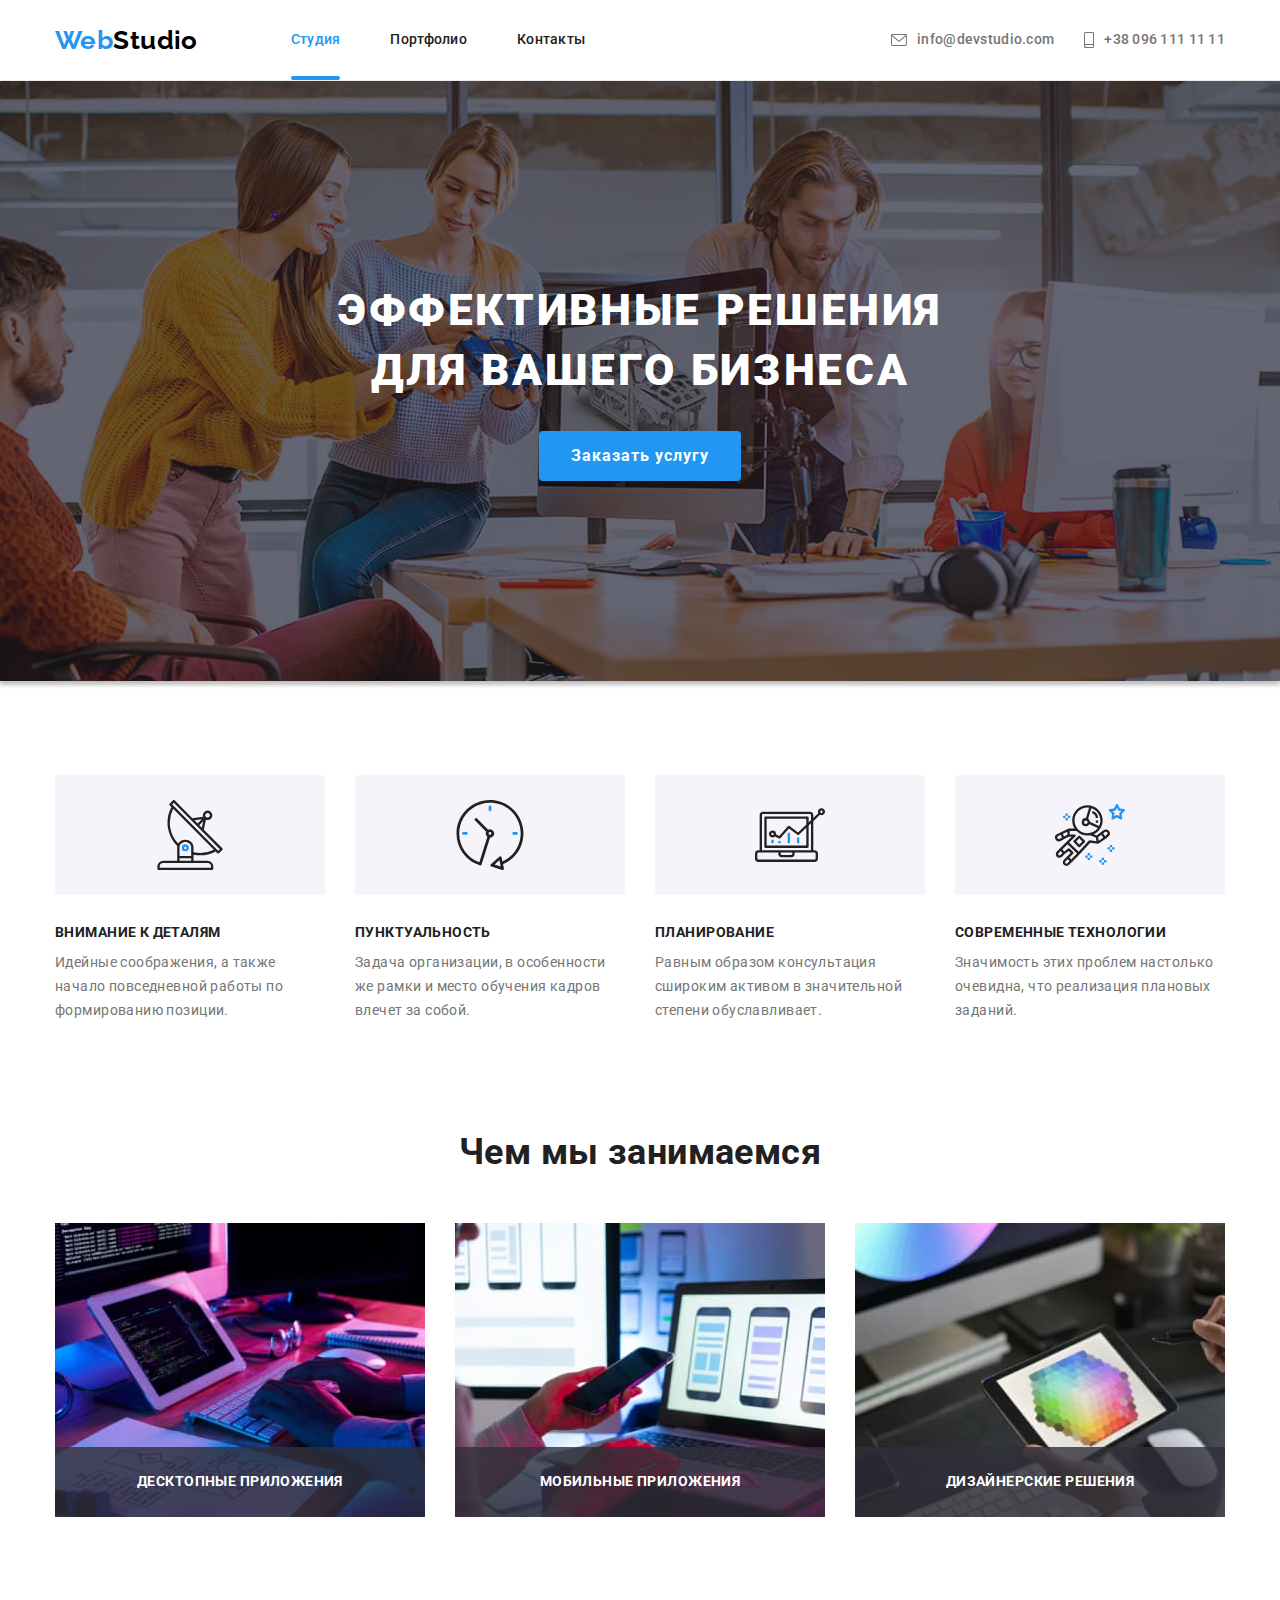
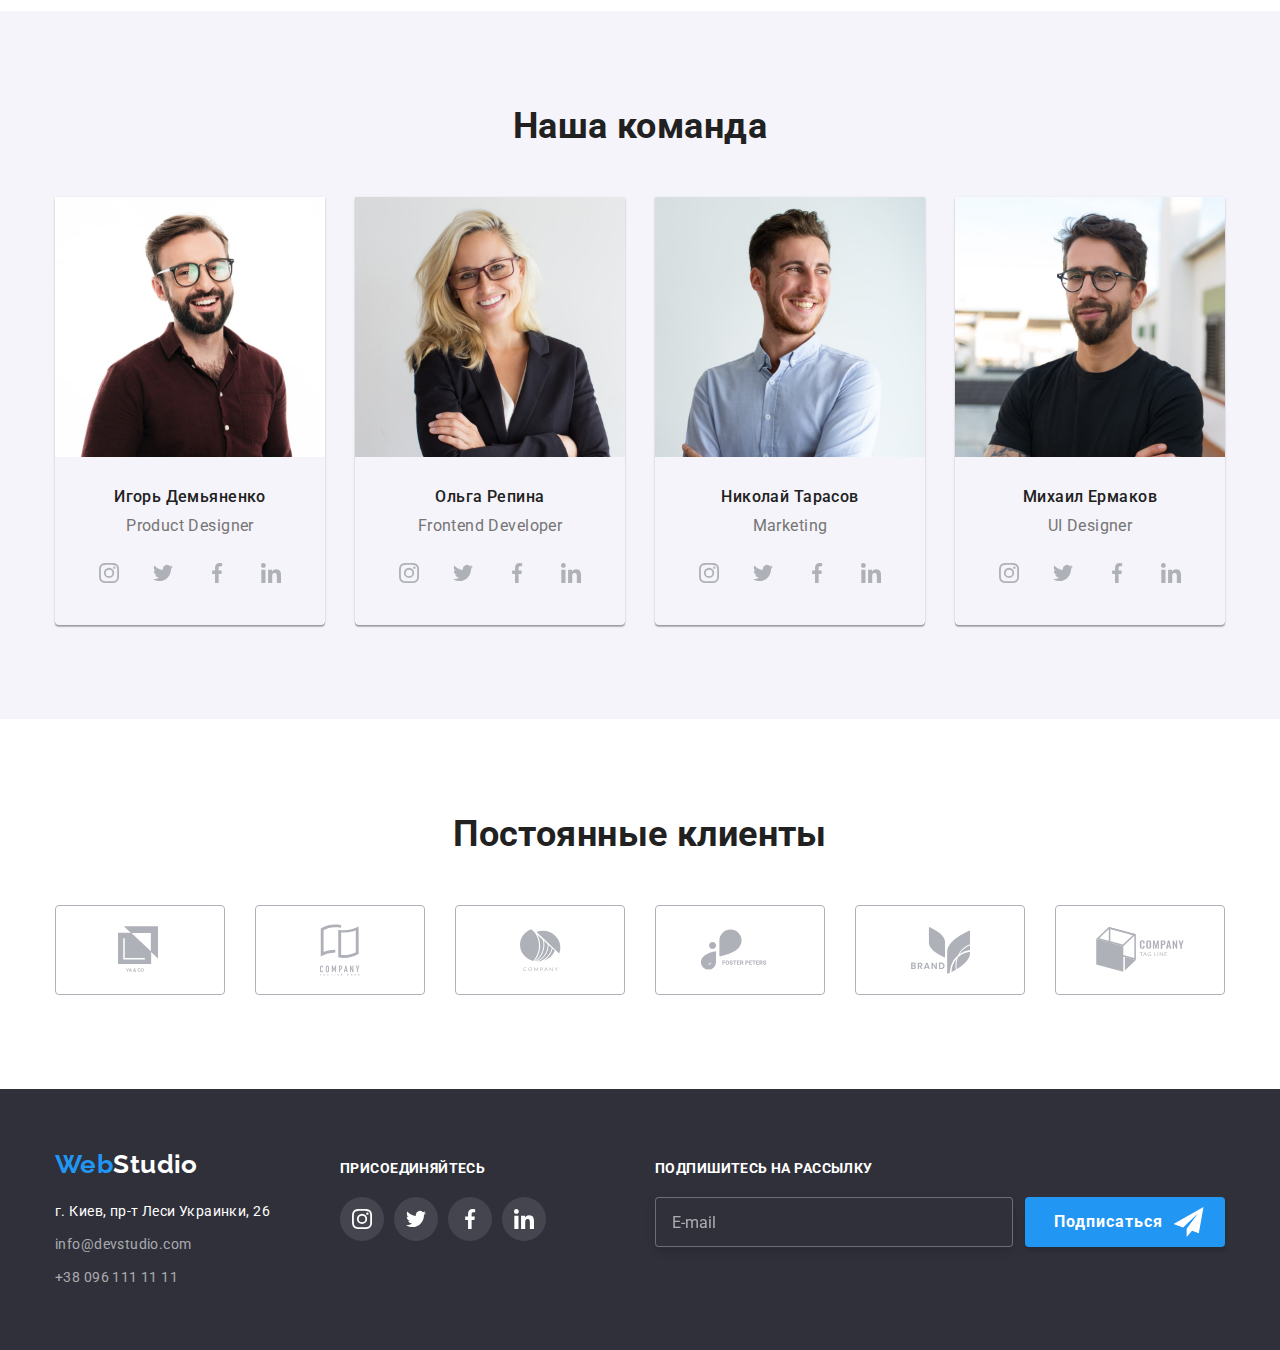
==== index.html @ 1b329e73 "Add files via upload" ====
<!DOCTYPE html>
<html lang="ru">

<head>
  <meta charset="UTF-8" />
  <meta name="viewport" content="width=device-width, initial-scale=1.0" />
  <title>Document</title>
  <link rel="stylesheet"
    href="https://cdnjs.cloudflare.com/ajax/libs/modern-normalize/1.0.0/modern-normalize.min.css" />
  <link rel="preconnect" href="https://fonts.gstatic.com" />
  <link href="https://fonts.googleapis.com/css2?family=Raleway:wght@700&family=Roboto:wght@400;500;700;900&display=swap"
    rel="stylesheet" />
  <link rel="stylesheet" href="./sass/main.min.css" />
</head>

<body>
  <header class="header">
    <div class="container header__container">
      <a class="logo" href="./index.html"><span>Web</span>Studio</a>
      <nav>
        <ul class="header-nav">
          <li class="header-nav__item">
            <a class="header-nav__page header-nav__page--current" href="./index.html">Студия</a>
          </li>
          <li class="header-nav__item">
            <a class="header-nav__page " href="./page1.html">Портфолио</a>
          </li>
          <li class="header-nav__item">
            <a class="header-nav__page " href="#">Контакты</a>
          </li>
        </ul>
      </nav>
      <ul class="header-kontakt">
        <li class="header-kontakt__subject">
          <a class="header-kontakt__link" href="mailto:info@devstudio.com">
            <svg class="header-kontakt__icon" height="12" width="16">
              <use href="./Images/symbol-defs.svg#icon-envelope"></use>
            </svg>
            info@devstudio.com
          </a>
        </li>
        <li class="header-kontakt__subject">
          <a class="header-kontakt__link" href="tel:+380961111111">
            <svg class="header-kontakt__icon" height="16" width="10">
              <use href="./Images/symbol-defs.svg#icon-smartphone"></use>
            </svg>
            +38 096 111 11 11
          </a>
        </li>
      </ul>
    </div>
  </header>
  <main>
    <section class="hero">
      <div class="container">
        <h1 class="hero__title">
          Эффективные решения<br />
          для вашего бизнеса
        </h1>
        <button data-modal-open class="hero__button" type="button">Заказать услугу</button>
      </div>
    </section>

    <section class="studio">
      <div class="container">
        <h2 class="studio--hidden">Наши преимущества</h2>
        <ul class="studio__list">
          <li class="studio__text studio__ikon-group">
            <h3 class="studio__caption">Внимание к деталям</h3>
            <p class="studio__content">
              Идейные соображения, а также начало повседневной работы по
              формированию позиции.
            </p>
          </li>
          <li class="studio__text studio__ikon-clock">
            <h3 class="studio__caption">Пунктуальность</h3>
            <p class="studio__content">
              Задача организации, в особенности же рамки и место обучения
              кадров влечет за собой.
            </p>
          </li>
          <li class="studio__text studio__ikon-diagram">
            <h3 class="studio__caption">Планирование</h3>
            <p class="studio__content">
              Равным образом консультация сшироким активом в значительной
              степени обуславливает.
              </p>
          </li>
          <li class="studio__text studio__ikon-astro">
            <h3 class="studio__caption">Современные технологии</h3>
            <p class="studio__content">
              Значимость этих проблем настолько очевидна, что реализация
              плановых заданий.
            </p>
          </li>
        </ul>
      </div>
    </section>
    <section class="works">
      <div class="container">
        <h2>Чем мы занимаемся</h2>
        <ul class="works__product">
          <li class="works__pictures">
            <img src="./Images/box1.jpg " alt="работа на компьютере" width="370" />
            <a class="works__link" href="">
              <h3 class="works__caption">Десктопные приложения</h3>
            </a>
          </li>
          <li class="works__pictures">
            <img src="./Images/box2.jpg" alt="работа за ноутбуком" width="370" />
            <a class="works__link" href="">
              <h3 class="works__caption">Мобильные приложения</h3>
            </a>
          </li>
          <li class="works__pictures">
            <img src="./Images/box3.jpg" alt="работа с планшетом" width="370" />
            <a class="works__link" href="">
              <h3 class="works__caption">Дизайнерские решения</h3>
            </a>
          </li>
        </ul>
      </div>
    </section>
    <section class="foto">
      <div class="container">
        <h2>Наша команда</h2>
        <ul class="foto__comand">
          <li class="foto__person">
            <img src="./Images/img4.jpg " alt="фото человека 1" width="270" />
            <h3 class="foto__caption">Игорь Демьяненко</h3>
            <p class="foto__content">Product Designer</p>


            <ul class="social-net">
              <li class="social-net__list">
                <a class="social-net__link" href="https://www.instagram.com/">
                  <svg class="social-net__ikon">
                    <use href="./Images/symbol-defs.svg#icon-instagram"></use>
                  </svg>
                </a>
              </li>
              <li class="social-net__list">
                <a class="social-net__link" href="https://twitter.com/">
                  <svg class="social-net__ikon">
                    <use href="./Images/symbol-defs.svg#icon-twitter"></use>
                  </svg>
                </a>
              </li>
              <li class="social-net__list">
                <a class="social-net__link" href="https://www.facebook.com/">
                  <svg class="social-net__ikon">
                    <use href="./Images/symbol-defs.svg#icon-facebook"></use>
                  </svg>
                </a>
              </li>
              <li class="social-net__list">
                <a class="social-net__link" href="https://www.linkedin.com/">
                  <svg class="social-net__ikon">
                    <use href="./Images/symbol-defs.svg#icon-linkedin"></use>
                  </svg>
                </a>
              </li>
            </ul>


          </li>
          <li class="foto__person">
            <img src="./Images/img5.jpg " alt="фото человека 2" width="270" />
            <h3 class="foto__caption">Ольга Репина</h3>
            <p class="foto__content">Frontend Developer</p>
            <ul class="social-net">
              <li class="social-net__list">
                <a class="social-net__link" href="https://www.instagram.com/">
                  <svg class="social-net__ikon">
                    <use href="./Images/symbol-defs.svg#icon-instagram"></use>
                  </svg>
                </a>
              </li>
              <li class="social-net__list">
                <a class="social-net__link" href="https://twitter.com/">
                  <svg class="social-net__ikon">
                    <use href="./Images/symbol-defs.svg#icon-twitter"></use>
                  </svg>
                </a>
              </li>
              <li class="social-net__list">
                <a class="social-net__link" href="https://www.facebook.com/">
                  <svg class="social-net__ikon">
                    <use href="./Images/symbol-defs.svg#icon-facebook"></use>
                  </svg>
                </a>
              </li>
              <li class="social-net__list">
                <a class="social-net__link" href="https://www.linkedin.com/">
                  <svg class="social-net__ikon">
                    <use href="./Images/symbol-defs.svg#icon-linkedin"></use>
                  </svg>
                </a>
              </li>
            </ul>
          </li>
          <li class="foto__person">
            <img src="./Images/img6.jpg" alt="фото человека 3" width="270" />
            <h3 class="foto__caption">Николай Тарасов</h3>
            <p class="foto__content">Marketing</p>
            <ul class="social-net">
              <li class="social-net__list">
                <a class="social-net__link" href="https://www.instagram.com/">
                  <svg class="social-net__ikon">
                    <use href="./Images/symbol-defs.svg#icon-instagram"></use>
                  </svg>
                </a>
              </li>
              <li class="social-net__list">
                <a class="social-net__link" href="https://twitter.com/">
                  <svg class="social-net__ikon">
                    <use href="./Images/symbol-defs.svg#icon-twitter"></use>
                  </svg>
                </a>
              </li>
              <li class="social-net__list">
                <a class="social-net__link" href="https://www.facebook.com/">
                  <svg class="social-net__ikon">
                    <use href="./Images/symbol-defs.svg#icon-facebook"></use>
                  </svg>
                </a>
              </li>
              <li class="social-net__list">
                <a class="social-net__link" href="https://www.linkedin.com/">
                  <svg class="social-net__ikon">
                    <use href="./Images/symbol-defs.svg#icon-linkedin"></use>
                  </svg>
                </a>
              </li>
            </ul>
          </li>
          <li class="foto__person">
            <img src="./Images/img7.jpg" alt="фото человека 4" width="270" />
            <h3 class="foto__caption">Михаил Ермаков</h3>
            <p class="foto__content">UI Designer</p>
            <ul class="social-net">
              <li class="social-net__list">
                <a class="social-net__link" href="https://www.instagram.com/">
                  <svg class="social-net__ikon">
                    <use href="./Images/symbol-defs.svg#icon-instagram"></use>
                  </svg>
                </a>
              </li>
              <li class="social-net__list">
                <a class="social-net__link" href="https://twitter.com/">
                  <svg class="social-net__ikon">
                    <use href="./Images/symbol-defs.svg#icon-twitter"></use>
                  </svg>
                </a>
              </li>
              <li class="social-net__list">
                <a class="social-net__link" href="https://www.facebook.com/">
                  <svg class="social-net__ikon">
                    <use href="./Images/symbol-defs.svg#icon-facebook"></use>
                  </svg>
                </a>
              </li>
              <li class="social-net__list">
                <a class="social-net__link" href="https://www.linkedin.com/">
                  <svg class="social-net__ikon">
                    <use href="./Images/symbol-defs.svg#icon-linkedin"></use>
                  </svg>
                </a>
              </li>
            </ul>
          </li>
        </ul>
      </div>
    </section>
    <section class="client">
      <div class="container">
        <h2>Постоянные клиенты</h2>
        <ul class="client__list">
          <li class="client__name">
            <a class="client__item" href="">
              <svg class="client__logo" height="49.2" width="44.2">
                <use href="./Images/symbol-defs.svg#icon-logo-1"></use>
              </svg>
            </a>
          </li>
          <li class="client__name">
            <a class="client__item" href="">
              <svg class="client__logo" height="52" width="40">
                <use href="./Images/symbol-defs.svg#icon-logo-2"></use>
              </svg>
            </a>
          </li>
          <li class="client__name">
            <a class="client__item" href="">
              <svg class="client__logo" height="42.6" width="41">
                <use href="./Images/symbol-defs.svg#icon-logo-3"></use>
              </svg>
            </a>
          </li>
          <li class="client__name">
            <a class="client__item" href="">
              <svg class="client__logo" height="42" width="79.6">
                <use href="./Images/symbol-defs.svg#icon-logo-4"></use>
              </svg>
            </a>
          </li>
          <li class="client__name">
            <a class="client__item" href="">
              <svg class="client__logo" height="47" width="59">
                <use href="./Images/symbol-defs.svg#icon-logo-5"></use>
              </svg>
            </a>
          </li>
          <li class="client__name">
            <a class="client__item" href="">
              <svg class="client__logo" height="45.4" width="88.4">
                <use href="./Images/symbol-defs.svg#icon-logo-6"></use>
              </svg>
            </a>
          </li>
        </ul>
      </div>
    </section>
  </main>
  <footer class="footer">
    <div class="container footer__container">
      <address>
        <a class="logo footer__logo" href="./index.html"><span>Web</span>Studio</a>
        <ul class="footer-kontakt">
          <li class="footer-kontakt__list">
            <a class="footer-kontakt__link--other" href="https://www.google.com.ua/maps/@50.401699,30.2525114,10z?hl=ru&authuser=0">
              г.
              Киев, пр-т Леси
              Украинки, 26</a>
          </li>
          <li class="footer-kontakt__list">
            <a class="footer-kontakt__link" href="mailto:info@devstudio.com">info@devstudio.com</a>
          </li>
          <li class="footer-kontakt__list">
            <a class="footer-kontakt__link" href="tel:+380961111111">+38 096 111 11 11</a>
          </li>
        </ul>
      </address>
      <div class="footer-attach">
        <p class="footer-attach__text">присоединяйтесь</p>
        <ul class="social-net footer__social-net">
          <li class="social-net__list ">
            <a class="social-net__link social-net__link--inverse" href="https://www.instagram.com/">
              <svg class="social-net__ikon">
                <use href="./Images/symbol-defs.svg#icon-instagram"></use>
              </svg>
            </a>
          </li>
          <li class="social-net__list  ">
            <a class="social-net__link social-net__link--inverse " href="https://twitter.com/">
              <svg class="social-net__ikon">
                <use href="./Images/symbol-defs.svg#icon-twitter"></use>
              </svg>
            </a>
          </li>
          <li class="social-net__list ">
            <a class="social-net__link social-net__link--inverse" href="https://www.facebook.com/">
              <svg class="social-net__ikon">
                <use href="./Images/symbol-defs.svg#icon-facebook"></use>
              </svg>
            </a>
          </li>
          <li class="social-net__list  ">
            <a class="social-net__link social-net__link--inverse" href="https://www.linkedin.com/">
              <svg class="social-net__ikon">
                <use href="./Images/symbol-defs.svg#icon-linkedin"></use>
              </svg>
            </a>
          </li>
        </ul>
      </div>
      <div class="footer-forma">
        <p class="footer-forma__text">Подпишитесь на рассылку</p>
        <form class="footer-forma__list">
          <label for="email">
            <input class="footer-forma__label" type="email" name="mail" id="email" placeholder="E-mail" />
          </label>
          <button class="footer-forma__button" type="submit">Подписаться
            <svg class="footer-forma__button-ikon" height="30" width="31">
              <use href="./Images/symbol-defs.svg#icon-icon-send">
              </use>
            </svg>
          </button>
        </form>
      </div>
    </div>
  </footer>

  <div class="backdrop is-hidden " data-modal>
    <div class="modal">
      <button class=" modal__button--close" data-modal-close type="button">
        <svg height="11" width="11">
          <use href="./Images/symbol-defs.svg#icon-Vector"></use>
        </svg>
      </button>

      <form class="form-modal" autocomplete="off">
        <h3 class="form-modal__caption">
          Оставьте свои данные, мы вам перезвоним
        </h3>
        <div class="form-modal__field">
          <label class="form-modal__label" for="name">Имя</label>
          <div class="form-modal__input">
            <input class="form-modal__position" type="text" name="name" id="name" />
            <svg class="form-modal__ikon" height="18" width="18">
              <use href="./Images/symbol-defs.svg#icon-person"></use>
            </svg>
          </div>
        </div>
        <div class="form-modal__field">
          <label class="form-modal__label" for="tel">Телефон</label>
          <div class="form-modal__input">
            <input class="form-modal__position" type="text" name="tel" id="tel" />
            <svg class="form-modal__ikon" height="18" width="18">
              <use href="./Images/symbol-defs.svg#icon-phone"></use>
            </svg>
          </div>
        </div>
        <div class="form-modal__field">
          <label class="form-modal__label" for="mail">Почта</label>
          <div class="form-modal__input">
            <input class="form-modal__position" type="email" name="mail" id="mail" />
            <svg class="form-modal__ikon" height="18" width="18">
              <use href="./Images/symbol-defs.svg#icon-email"></use>
            </svg>
          </div>
        </div>
        <div class="form-modal__field form-modal__field--last">
          <label class="form-modal__label" for="comment">Комментарий </label>
          <textarea class="form-modal__textarea" name="comment" id="comment" rows="11"
            placeholder="Введите текст"> </textarea>
        </div>

        <label class="form-modal__check">
          <input class="form-modal__checkbox form-modal__checkbox--hidden" type="checkbox" name="agreement" value="agreeme">
          <span class="form-modal__castomcheck"></span>
          <span class="form-modal__agreeme">Соглашаюсь с рассылкой и принимаю</span>
          <a class="form-modal__contract" href="#">Условия договора</a>
        </label>
        <button class="button form-modal__button" type="submit">Отправить </button>
      </form>
    </div>
  </div>
  <script src="./js/modal.js"></script>
</body>

</html>
---- sass/main.min.css ----
body{font-family:Roboto;font-style:normal;font-weight:normal;font-size:14px;line-height:1.71;letter-spacing:.03em;background:#ffffff;color:#757575;}.container{width:1200px;max-width:100%;padding-left:15px;padding-right:15px;margin-left:auto;margin-right:auto;}li{list-style:none;}a{text-decoration:none;}img{display:block;width:100%;}h2{margin-top:0;margin-bottom:50px;font-weight:bold;font-size:36px;line-height:1.17;text-align:center;color:#212121;}.hero__button,.footer-forma__button,.form-modal__button{display:-webkit-box;display:-ms-flexbox;display:flex;font-weight:bold;font-size:16px;line-height:1.87;letter-spacing:.06em;cursor:pointer;-webkit-box-align:center;-ms-flex-align:center;align-items:center;text-align:center;color:#ffffff;background:#2196f3;border:none;border-radius:4px;-webkit-box-shadow:0 4px 4px rgba(0,0,0,.15);box-shadow:0 4px 4px rgba(0,0,0,.15);}.footer-forma__text,.footer-attach__text{display:-webkit-box;display:-ms-flexbox;display:flex;padding:0;margin:0;margin-bottom:20px;font-weight:bold;font-size:14px;line-height:1.14;text-transform:uppercase;color:#ffffff;}.studio--hidden,.form-modal__checkbox--hidden,.portfolio--hidden{position:absolute;clip:rect(0 0 0 0);width:1px;height:1px;margin:-1px;}.header{border-bottom:1px solid #ececec;-webkit-box-sizing:border-box;box-sizing:border-box;}.header__container{display:-webkit-box;display:-ms-flexbox;display:flex;-webkit-box-align:center;-ms-flex-align:center;align-items:center;}.header-nav{display:-webkit-box;display:-ms-flexbox;display:flex;padding:0;margin:0;}.header-nav__item:not(:last-child){margin-right:50px;}.header-nav__item{position:relative;display:-webkit-box;display:-ms-flexbox;display:flex;cursor:pointer;font-weight:500;font-size:14px;line-height:1.14;letter-spacing:.02em;text-align:center;-webkit-transition:color 250ms cubic-bezier(.4,0,.2,1);transition:color 250ms cubic-bezier(.4,0,.2,1);}.header-nav__page{padding-top:32px;padding-bottom:32px;color:#212121;}.header-nav__page:hover,.header-nav__page:focus{color:#2196f3;}.header-nav__page--current::after{position:absolute;content:"";bottom:0;display:block;margin:0;min-width:100%;height:4px;border-radius:2px;background-position:bottom;background-color:#2196f3;}.header-nav__page--current{color:#2196f3;}.header-kontakt{display:-webkit-box;display:-ms-flexbox;display:flex;padding:0;margin:0;margin-left:auto;}.header-kontakt__subject:not(:last-child){margin-right:30px;}.header-kontakt__subject{cursor:pointer;font-weight:500;font-size:14px;line-height:1.14;letter-spacing:.02em;text-align:center;-webkit-transition:color 250ms cubic-bezier(.4,0,.2,1);transition:color 250ms cubic-bezier(.4,0,.2,1);}.header-kontakt__link{display:-webkit-box;display:-ms-flexbox;display:flex;padding-top:32px;padding-bottom:32px;-webkit-box-align:center;-ms-flex-align:center;align-items:center;color:#757575;fill:#757575;}.header-kontakt__link:hover,.header-kontakt__link:focus{color:#2196f3;fill:#2196f3;}.header-kontakt__icon{margin-right:10px;}.logo{display:-webkit-box;display:-ms-flexbox;display:flex;margin-right:93px;font-family:Raleway;font-weight:bold;font-size:26px;line-height:1.19;color:#000000;}.logo>span{color:#2196f3;}.hero{padding-top:200px;padding-bottom:200px;max-width:1600px;height:600px;margin-left:auto;margin-right:auto;background-color:#c4c4c4;background-position:center;background-size:auto;background-image:-webkit-gradient(linear,left top,left bottom,from(rgba(47,48,58,.4)),to(rgba(47,48,58,.4))),url(../Images/hero.jpg);background-image:linear-gradient(rgba(47,48,58,.4),rgba(47,48,58,.4)),url(../Images/hero.jpg);-webkit-box-shadow:0 4px 4px rgba(0,0,0,.25);box-shadow:0 4px 4px rgba(0,0,0,.25);}.hero__title{margin:0 0 30px;font-weight:900;font-size:44px;line-height:1.36;text-align:center;letter-spacing:.06em;color:#ffffff;text-transform:uppercase;}.hero__button{margin-left:auto;margin-right:auto;padding:10px 32px;}.studio{padding-top:94px;padding-bottom:94px;}.studio__list{display:-webkit-box;display:-ms-flexbox;display:flex;padding:0;margin-top:0;}.studio__text:not(:last-child){margin-right:30px;}.studio__text::before{display:block;content:"";height:120px;margin-bottom:30px;background-repeat:no-repeat;background-position:center;background-color:#f5f4fa;border-radius:4px;}.studio__ikon-group::before{background-image:url(../Images/Group.svg);}.studio__ikon-clock::before{background-image:url(../Images/clock.svg);}.studio__ikon-diagram::before{background-image:url(../Images/diagram.svg);}.studio__ikon-astro::before{background-image:url(../Images/astronaut.svg);}.studio__caption{margin:0;margin-bottom:10px;font-size:14px;font-weight:bold;line-height:1.14;text-transform:uppercase;color:#212121;}.studio__content{width:270px;margin:0;}.works{padding-bottom:94px;}.works__product{display:-webkit-box;display:-ms-flexbox;display:flex;padding:0;margin:0;}.works__pictures{position:relative;}.works__pictures:not(:last-child){margin-right:30px;}.works__link{position:absolute;left:0;bottom:0;width:100%;height:70px;background-color:rgba(47,48,58,.8);}.works__caption{display:-webkit-box;display:-ms-flexbox;display:flex;margin:0;padding:27px 0;font-size:14px;line-height:1.14;-webkit-box-pack:center;-ms-flex-pack:center;justify-content:center;text-transform:uppercase;color:#ffffff;}.foto{padding:94px 0;background:#f5f4fa;}.foto__comand{display:-webkit-box;display:-ms-flexbox;display:flex;padding:0;margin:0;}.foto__person{margin-right:30px;background-color:var(--main-beckground-color);-webkit-box-shadow:0 1px 3px rgba(0,0,0,.12),0 1px 1px rgba(0,0,0,.14),0 2px 1px rgba(0,0,0,.2);box-shadow:0 1px 3px rgba(0,0,0,.12),0 1px 1px rgba(0,0,0,.14),0 2px 1px rgba(0,0,0,.2);border-radius:0 0 4px 4px;}.foto__person:nth-child(4n){margin-right:0;}.foto__caption{padding-top:30px;padding-bottom:10px;margin:0;font-weight:500;font-size:16px;line-height:1.19;text-align:center;color:#212121;}.foto__content{padding-bottom:16px;margin:0;font-size:16px;line-height:1.19;text-align:center;}.social-net{display:-webkit-box;display:-ms-flexbox;display:flex;margin:0;padding:0;padding-bottom:30px;-webkit-box-pack:center;-ms-flex-pack:center;justify-content:center;}.social-net__list:not(:last-child){margin-right:10px;}.social-net__link{display:-webkit-box;display:-ms-flexbox;display:flex;height:44px;width:44px;border-radius:50%;-webkit-box-align:center;-ms-flex-align:center;align-items:center;-webkit-box-pack:center;-ms-flex-pack:center;justify-content:center;fill:#afb1b8;-webkit-transition:background-color 250ms cubic-bezier(.4,0,.2,1),fill 250ms cubic-bezier(.4,0,.2,1);transition:background-color 250ms cubic-bezier(.4,0,.2,1),fill 250ms cubic-bezier(.4,0,.2,1);}.social-net__link:hover,.social-net__link:focus{background-color:#2196f3;fill:#ffffff;}.social-net__ikon{display:-webkit-box;display:-ms-flexbox;display:flex;height:20px;width:20px;}.client{padding-top:94px;padding-bottom:94px;}.client__list{display:-webkit-box;display:-ms-flexbox;display:flex;padding:0;margin:0;-webkit-box-pack:center;-ms-flex-pack:center;justify-content:center;}.client__name:not(:last-child){margin-right:30px;}.client__item{display:-webkit-inline-box;display:-ms-inline-flexbox;display:inline-flex;width:170px;height:90px;-webkit-box-align:center;-ms-flex-align:center;align-items:center;-webkit-box-pack:center;-ms-flex-pack:center;justify-content:center;border:1px solid #afb1b8;-webkit-box-sizing:border-box;box-sizing:border-box;border-radius:4px;fill:#afb1b8;-webkit-transition:border-color 250ms cubic-bezier(.4,0,.2,1),fill 250ms cubic-bezier(.4,0,.2,1);transition:border-color 250ms cubic-bezier(.4,0,.2,1),fill 250ms cubic-bezier(.4,0,.2,1);}.client__logo{display:-webkit-box;display:-ms-flexbox;display:flex;}.client__item:focus,.client__item:hover{border-color:#2196f3;fill:#2196f3;}.footer{background-color:#2f303a;}.footer__container{display:-webkit-box;display:-ms-flexbox;display:flex;-webkit-box-align:baseline;-ms-flex-align:baseline;align-items:baseline;padding-top:60px;padding-bottom:60px;}.footer-kontakt{padding:0;margin:0;-webkit-box-align:center;-ms-flex-align:center;align-items:center;}.footer-kontakt__list:not(:last-child){margin-bottom:9px;}.footer-kontakt__link--other{font-style:normal;color:#ffffff;}.footer-kontakt__link{font-style:normal;color:rgba(255,255,255,.6);}.footer-forma{margin-left:auto;}.footer-forma__list{display:-webkit-box;display:-ms-flexbox;display:flex;margin:0;padding:0;}.footer-forma__label{width:358px;height:50px;padding-left:16px;margin:0;font-size:16px;line-height:1.25;color:rgba(255,255,255,.6);border:1px solid rgba(255,255,255,.3);border-radius:4px;-webkit-box-sizing:border-box;box-sizing:border-box;-webkit-filter:drop-shadow(0 4px 4px rgba(0,0,0,.15));filter:drop-shadow(0 4px 4px rgba(0,0,0,.15));background-color:#2f303a;}.footer-forma__label::-webkit-input-placeholder{font-size:16px;line-height:1.25;color:rgba(255,255,255,.6);}.footer-forma__label:-ms-input-placeholder{font-size:16px;line-height:1.25;color:rgba(255,255,255,.6);}.footer-forma__label::-ms-input-placeholder{font-size:16px;line-height:1.25;color:rgba(255,255,255,.6);}.footer-forma__label::placeholder{font-size:16px;line-height:1.25;color:rgba(255,255,255,.6);}.footer-forma__button{height:50px;width:200px;margin-left:12px;padding:10px 10px 10px 29px;}.footer-forma__button-ikon{margin-left:10px;}.backdrop{position:fixed;top:0;width:100%;height:100%;background-color:rgba(0,0,0,.2);opacity:1;-webkit-transition:opacity 250ms cubic-bezier(.4,0,.2,1);transition:opacity 250ms cubic-bezier(.4,0,.2,1);}.backdrop.is-hidden{opacity:0;pointer-events:none;}.backdrop.is-hidden .modal{-webkit-transform:translate(-50%,-50%) scale3d(.5,.5,.2);transform:translate(-50%,-50%) scale3d(.5,.5,.2);}.modal{position:absolute;max-height:581px;max-width:528px;top:50%;left:50%;overflow:visible;border-radius:4px;-webkit-box-shadow:0 1px 3px rgba(0,0,0,.12),0 1px 1px rgba(0,0,0,.14),0 2px 1px rgba(0,0,0,.2);box-shadow:0 1px 3px rgba(0,0,0,.12),0 1px 1px rgba(0,0,0,.14),0 2px 1px rgba(0,0,0,.2);background-color:#ffffff;-webkit-transform:translate(-50%,-50%) scale3d(1,1,1);transform:translate(-50%,-50%) scale3d(1,1,1);-webkit-transition:-webkit-transform 250ms cubic-bezier(.4,0,.2,1);transition:-webkit-transform 250ms cubic-bezier(.4,0,.2,1);transition:transform 250ms cubic-bezier(.4,0,.2,1);transition:transform 250ms cubic-bezier(.4,0,.2,1),-webkit-transform 250ms cubic-bezier(.4,0,.2,1);}.modal__button--close{margin-top:8px;margin-right:8px;margin-left:490px;padding:0;width:30px;height:30px;cursor:pointer;-webkit-box-pack:center;-ms-flex-pack:center;justify-content:center;-webkit-box-align:center;-ms-flex-align:center;align-items:center;background-color:#ffffff;-webkit-box-sizing:border-box;box-sizing:border-box;border:1px solid rgba(0,0,0,.1);border-radius:50%;fill:#000000;-webkit-transition:fill 250ms cubic-bezier(.4,0,.2,1);transition:fill 250ms cubic-bezier(.4,0,.2,1);}.modal__button--close:hover,.modal__button--close:focus-within{fill:#2196f3;}.footer__logo{margin:0;margin-bottom:20px;font-style:normal;color:#ffffff;}.footer-attach{margin-left:70px;}.footer__social-net{padding:0;}.social-net__link--inverse{fill:#ffffff;background-color:rgba(255,255,255,.1);-webkit-transition:background-color 250ms cubic-bezier(.4,0,.2,1);transition:background-color 250ms cubic-bezier(.4,0,.2,1);}.form-modal{max-width:448px;margin-left:auto;margin-right:auto;padding:0;}.form-modal__caption{margin-top:2px;margin-bottom:12px;font-weight:bold;font-size:20px;line-height:1.15;text-align:center;color:#212121;}.form-modal__field{display:-webkit-box;display:-ms-flexbox;display:flex;-webkit-box-orient:vertical;-webkit-box-direction:normal;-ms-flex-direction:column;flex-direction:column;margin-bottom:10px;font-size:12px;line-height:1.17;letter-spacing:.01em;color:#757575;}.form-modal__field--last{margin-bottom:20px;}.form-modal__label{margin-bottom:4px;}.form-modal__position{width:100%;height:40px;padding-left:42px;border:1px solid rgba(33,33,33,.2);-webkit-box-sizing:border-box;box-sizing:border-box;border-radius:4px;-webkit-transition:border-color 250ms cubic-bezier(.4,0,.2,1);transition:border-color 250ms cubic-bezier(.4,0,.2,1);}.form-modal__position:hover,.form-modal__textarea:hover,.form-modal__position:focus-within,.form-modal__textarea:focus-within{border-color:#2196f3;}.form-modal__input{position:relative;-webkit-transition:fill 250ms cubic-bezier(.4,0,.2,1);transition:fill 250ms cubic-bezier(.4,0,.2,1);}.form-modal__ikon{position:absolute;top:50%;left:15px;-webkit-transform:translateY(-50%);transform:translateY(-50%);}.form-modal__input:hover,.form-modal__input:focus-within{fill:#2196f3;border-color:#2196f3;}.form-modal__textarea{width:100%;height:120px;resize:none;padding:12px 16px;border:1px solid rgba(33,33,33,.2);border-radius:4px;-webkit-box-sizing:border-box;box-sizing:border-box;-webkit-transition:border 250ms cubic-bezier(.4,0,.2,1);transition:border 250ms cubic-bezier(.4,0,.2,1);}.form-modal__textarea::-webkit-input-placeholder{line-height:1.14;letter-spacing:.01em;color:rgba(117,117,117,.5);}.form-modal__textarea:-ms-input-placeholder{line-height:1.14;letter-spacing:.01em;color:rgba(117,117,117,.5);}.form-modal__textarea::-ms-input-placeholder{line-height:1.14;letter-spacing:.01em;color:rgba(117,117,117,.5);}.form-modal__textarea::placeholder{line-height:1.14;letter-spacing:.01em;color:rgba(117,117,117,.5);}.form-modal__check{display:-webkit-box;display:-ms-flexbox;display:flex;margin-left:auto;margin-right:auto;margin-bottom:30px;-webkit-box-align:center;-ms-flex-align:center;align-items:center;-webkit-box-pack:center;-ms-flex-pack:center;justify-content:center;}.form-modal__castomcheck{display:inline-block;width:16px;height:15px;margin-right:7px;border:2px solid #212121;border-radius:4px;}.form-modal__checkbox:checked + .form-modal__castomcheck{background-color:#2196f3;background-image:url(../Images/iconcheck.svg);background-size:contain;background-origin:border-box;border-color:#2196f3;}.form-modal__agreeme{display:-webkit-box;display:-ms-flexbox;display:flex;margin-right:5px;line-height:1.71;color:#757575;}.form-modal__contract{display:-webkit-box;display:-ms-flexbox;display:flex;line-height:1.71;-webkit-text-decoration-line:underline;text-decoration-line:underline;color:#2196f3;}.form-modal__button{display:block;width:200px;height:50px;padding:0;margin-left:auto;margin-right:auto;margin-bottom:40px;-webkit-transition:background-color 250ms cubic-bezier(.4,0,.2,1);transition:background-color 250ms cubic-bezier(.4,0,.2,1);}.form-modal__button:hover,.form-modal__button:focus{background-color:#188ce8;}.portfolio{padding-top:94px;padding-bottom:94px;}.portfolio-button{display:-webkit-box;display:-ms-flexbox;display:flex;padding:0;margin:0;margin-bottom:50px;-webkit-box-pack:center;-ms-flex-pack:center;justify-content:center;}.portfolio-button__set:not(:last-child){margin-right:8px;}.portfolio-button__link{padding:6px 22px;height:38px;font-weight:500;font-size:16px;line-height:1.62;text-align:center;color:#212121;background:#f5f4fa;border:none;border-radius:4px;-webkit-transition:background-color 250ms cubic-bezier(.4,0,.2,1),color 250ms cubic-bezier(.4,0,.2,1),-webkit-box-shadow 250ms cubic-bezier(.4,0,.2,1);transition:background-color 250ms cubic-bezier(.4,0,.2,1),color 250ms cubic-bezier(.4,0,.2,1),-webkit-box-shadow 250ms cubic-bezier(.4,0,.2,1);transition:background-color 250ms cubic-bezier(.4,0,.2,1),color 250ms cubic-bezier(.4,0,.2,1),box-shadow 250ms cubic-bezier(.4,0,.2,1);transition:background-color 250ms cubic-bezier(.4,0,.2,1),color 250ms cubic-bezier(.4,0,.2,1),box-shadow 250ms cubic-bezier(.4,0,.2,1),-webkit-box-shadow 250ms cubic-bezier(.4,0,.2,1);}.portfolio-button__link:hover,.portfolio-button__link:focus{background-color:#2196f3;color:#ffffff;-webkit-box-shadow:0 3px 1px rgba(0,0,0,.1),0 1px 2px rgba(0,0,0,.08),0 2px 2px rgba(0,0,0,.12);box-shadow:0 3px 1px rgba(0,0,0,.1),0 1px 2px rgba(0,0,0,.08),0 2px 2px rgba(0,0,0,.12);}.portfolio-image{display:-webkit-inline-box;display:-ms-inline-flexbox;display:inline-flex;-ms-flex-wrap:wrap;flex-wrap:wrap;padding:0;margin:0;}.portfolio-image__part:nth-child(3n){margin-right:0;}.portfolio-image__part{display:block;margin-right:30px;margin-bottom:30px;border:1px solid #eeeeee;-webkit-box-sizing:border-box;box-sizing:border-box;width:370px;height:404px;-webkit-transition:-webkit-box-shadow 250ms cubic-bezier(.4,0,.2,1);transition:-webkit-box-shadow 250ms cubic-bezier(.4,0,.2,1);transition:box-shadow 250ms cubic-bezier(.4,0,.2,1);transition:box-shadow 250ms cubic-bezier(.4,0,.2,1),-webkit-box-shadow 250ms cubic-bezier(.4,0,.2,1);}.portfolio-image__part:nth-last-child(-n + 3){margin-bottom:0;}.portfolio-image__part:hover,.portfolio-image__part:focus-within{-webkit-box-shadow:0 1px 1px rgba(0,0,0,.12),0 4px 4px rgba(0,0,0,.06),1px 4px 6px rgba(0,0,0,.16);box-shadow:0 1px 1px rgba(0,0,0,.12),0 4px 4px rgba(0,0,0,.06),1px 4px 6px rgba(0,0,0,.16);cursor:pointer;}.portfolio-image__part:hover .portfolio-image__content-cards,.portfolio-image__part:focus-within .portfolio-image__content-cards{opacity:1;font-size:18px;line-height:1.56;color:#ffffff;background-color:rgba(33,150,243,.9);-webkit-transform:translateY(-100%);transform:translateY(-100%);-webkit-transition:-webkit-transform 250ms cubic-bezier(.4,0,.2,1);transition:-webkit-transform 250ms cubic-bezier(.4,0,.2,1);transition:transform 250ms cubic-bezier(.4,0,.2,1);transition:transform 250ms cubic-bezier(.4,0,.2,1),-webkit-transform 250ms cubic-bezier(.4,0,.2,1);}.portfolio-image__cards{position:relative;overflow:hidden;}.portfolio-image__content-cards{position:absolute;top:100%;margin:0;padding:63px 24px;opacity:0;width:100%;height:100%;}.image-name{padding:20px 24px;}.image-name__caption{margin:0 0 4px;font-weight:bold;font-size:18px;line-height:2;letter-spacing:.06em;color:#212121;}.image-name__content{margin:0;font-size:16px;line-height:1.87;color:#757575;}
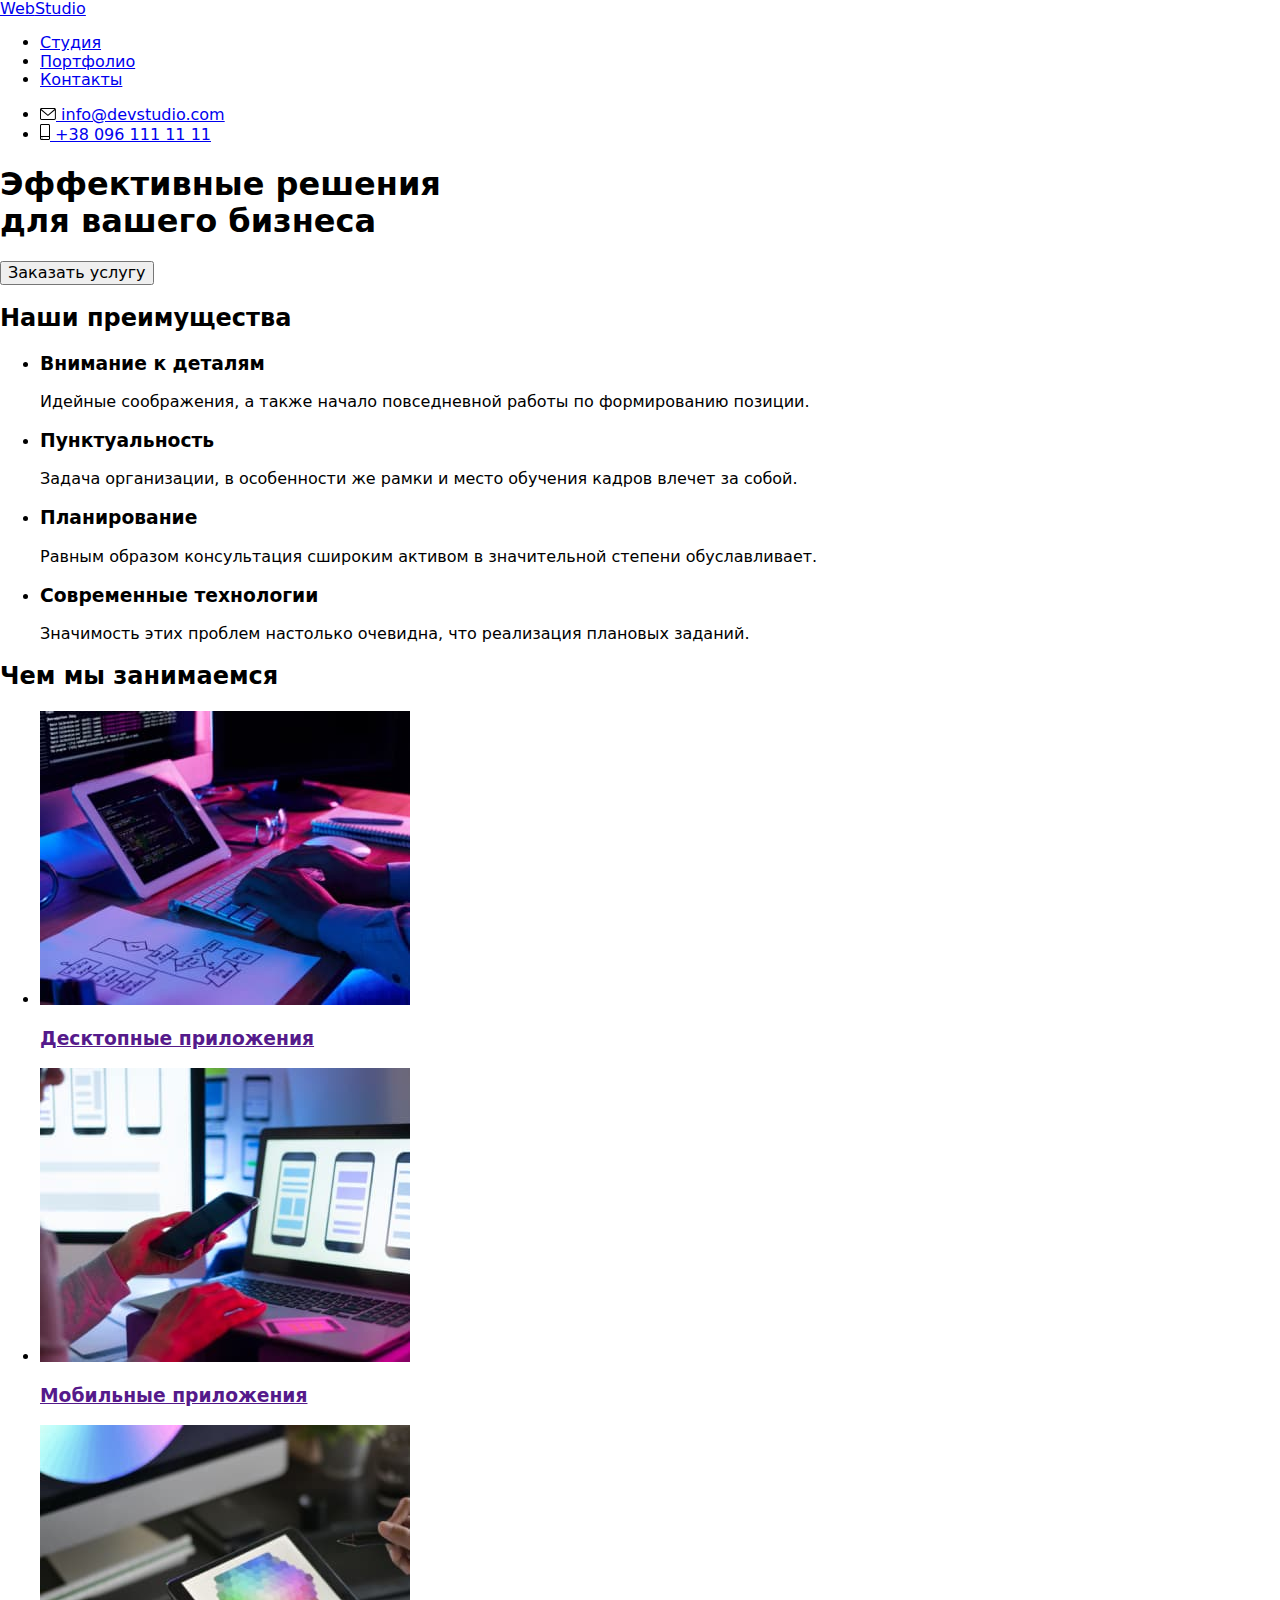
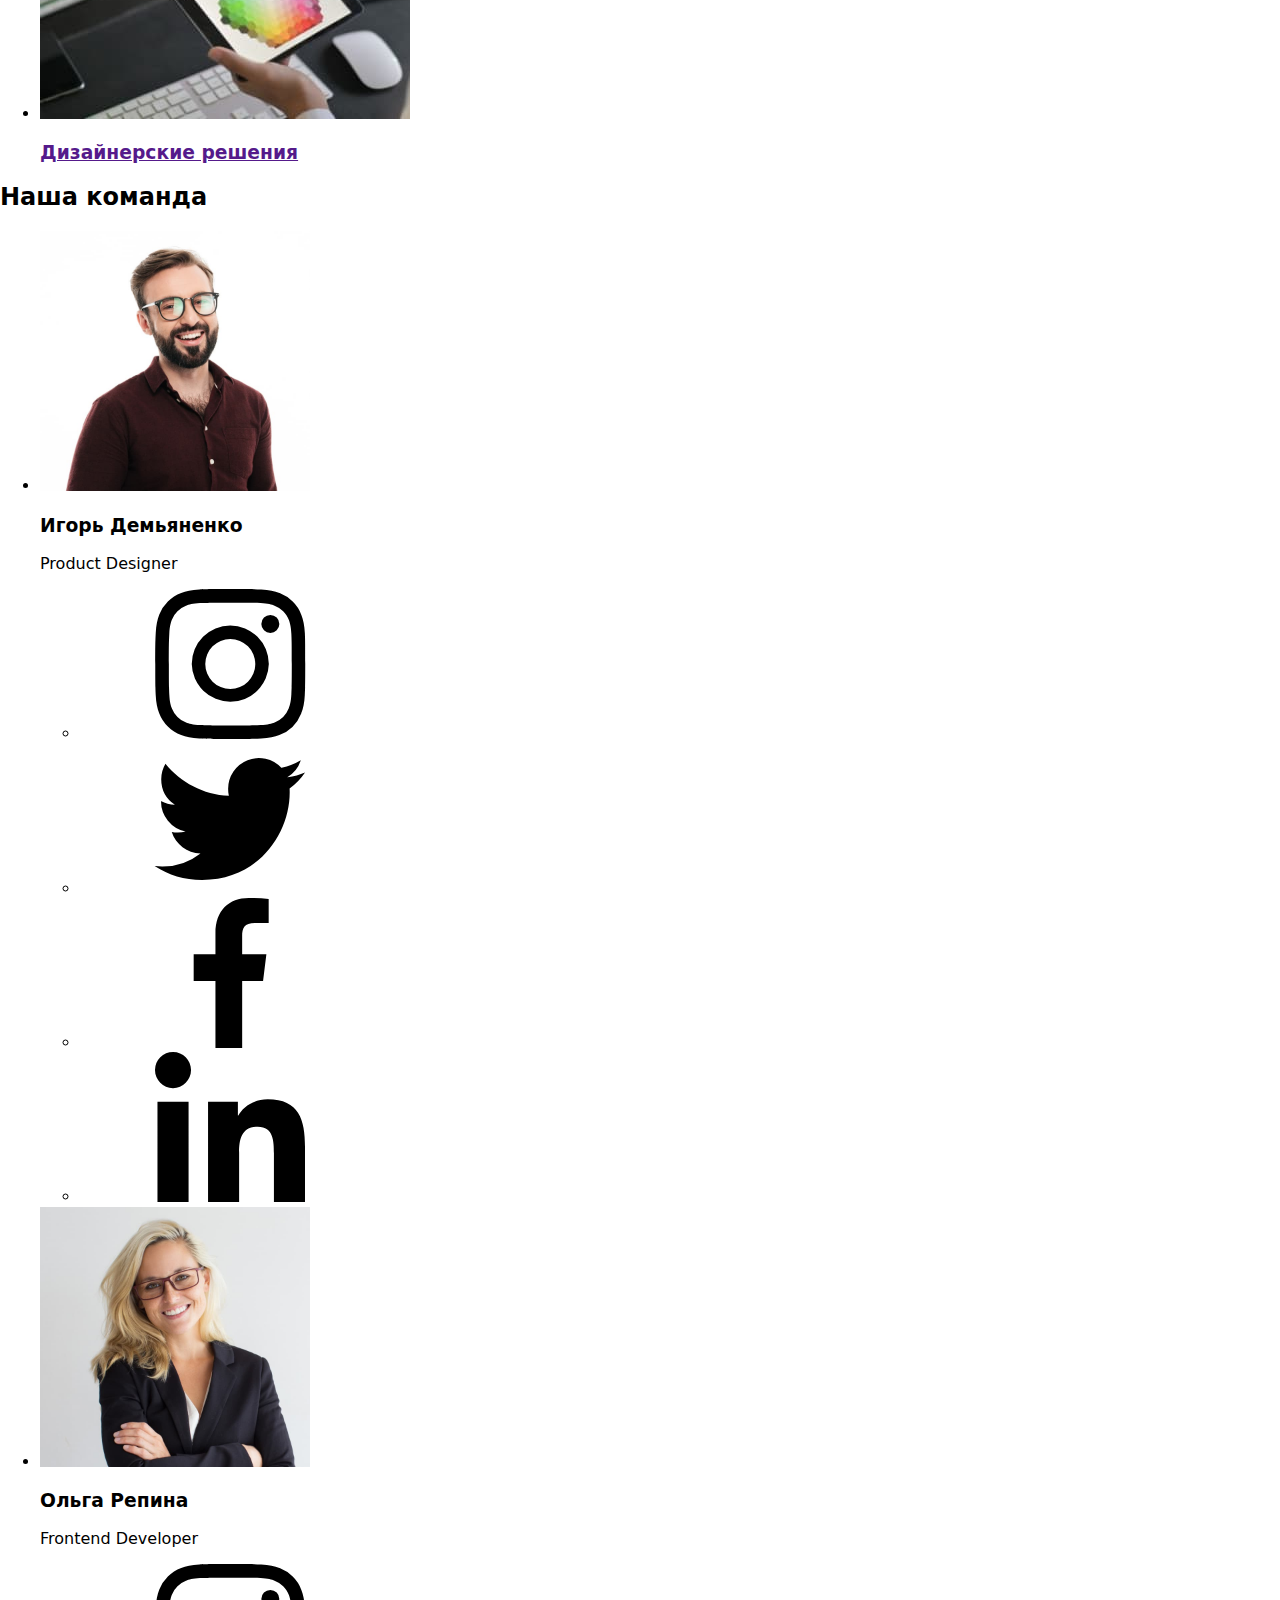
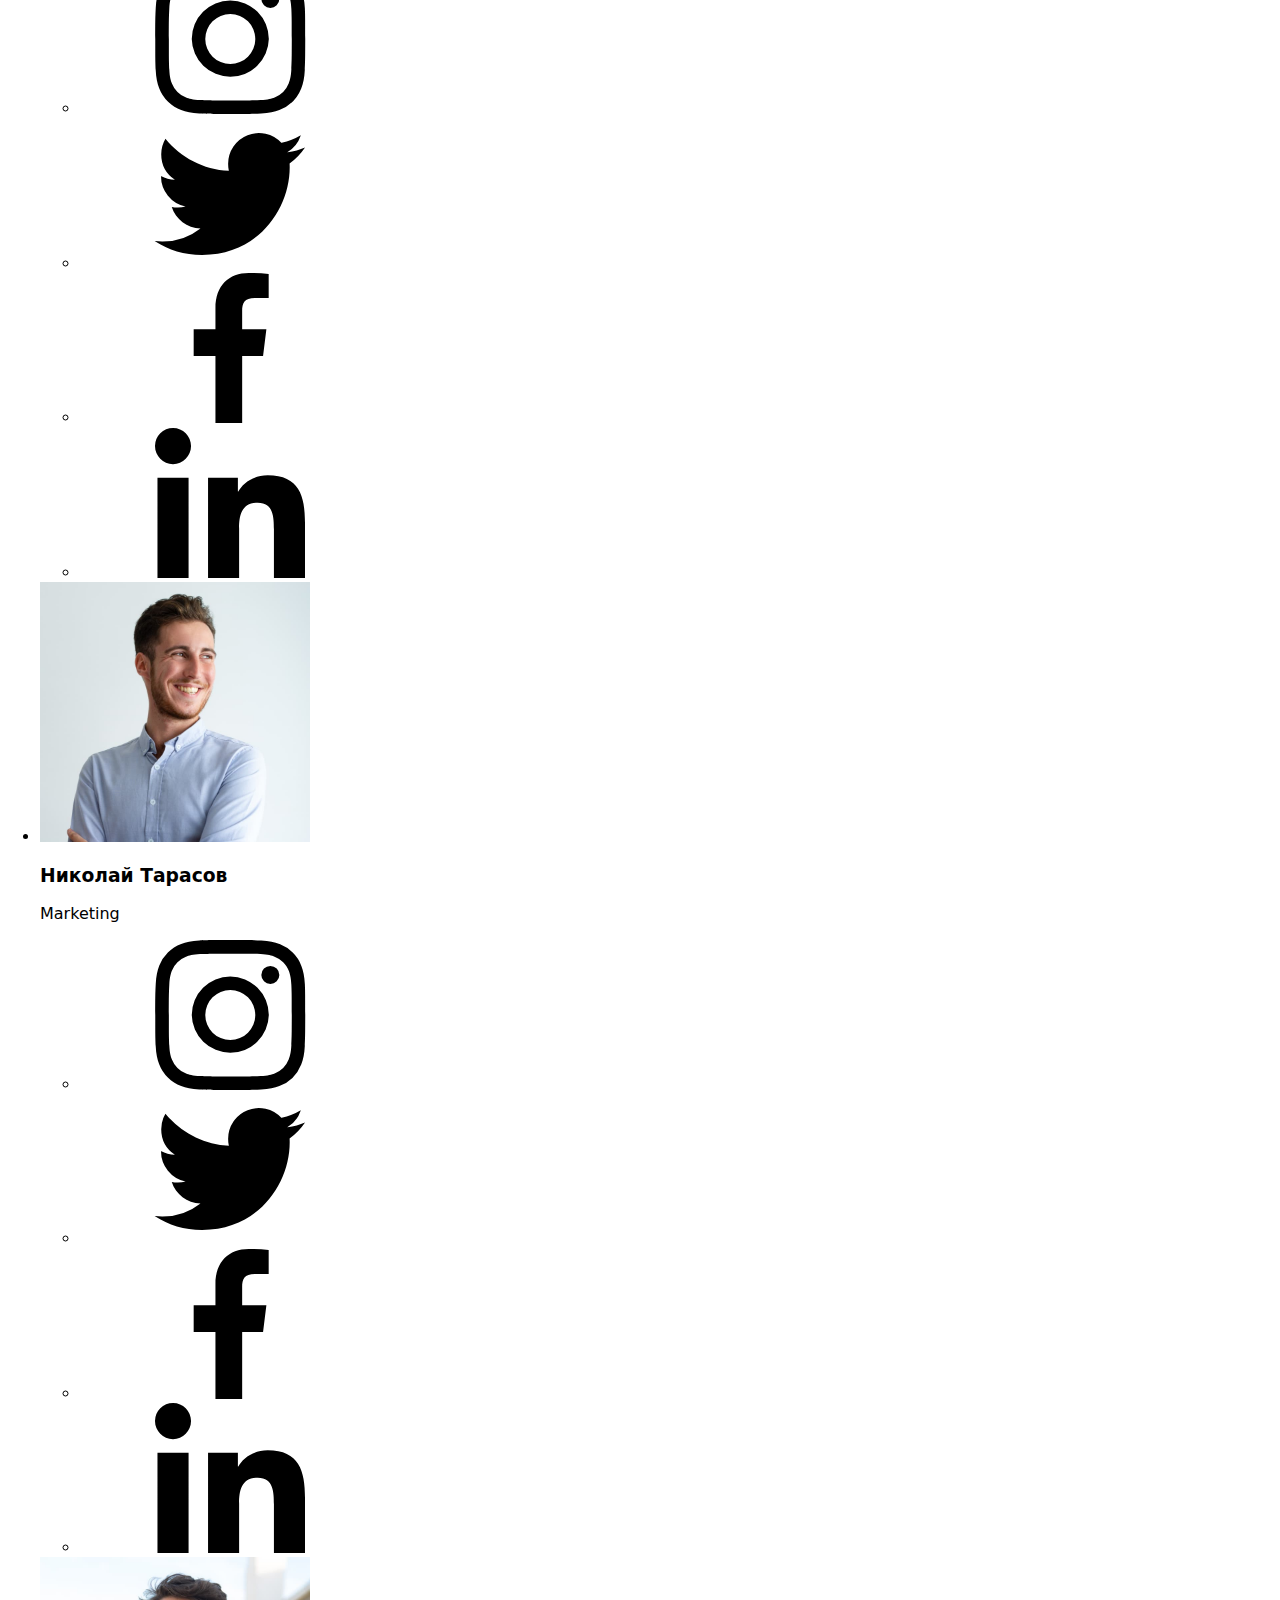
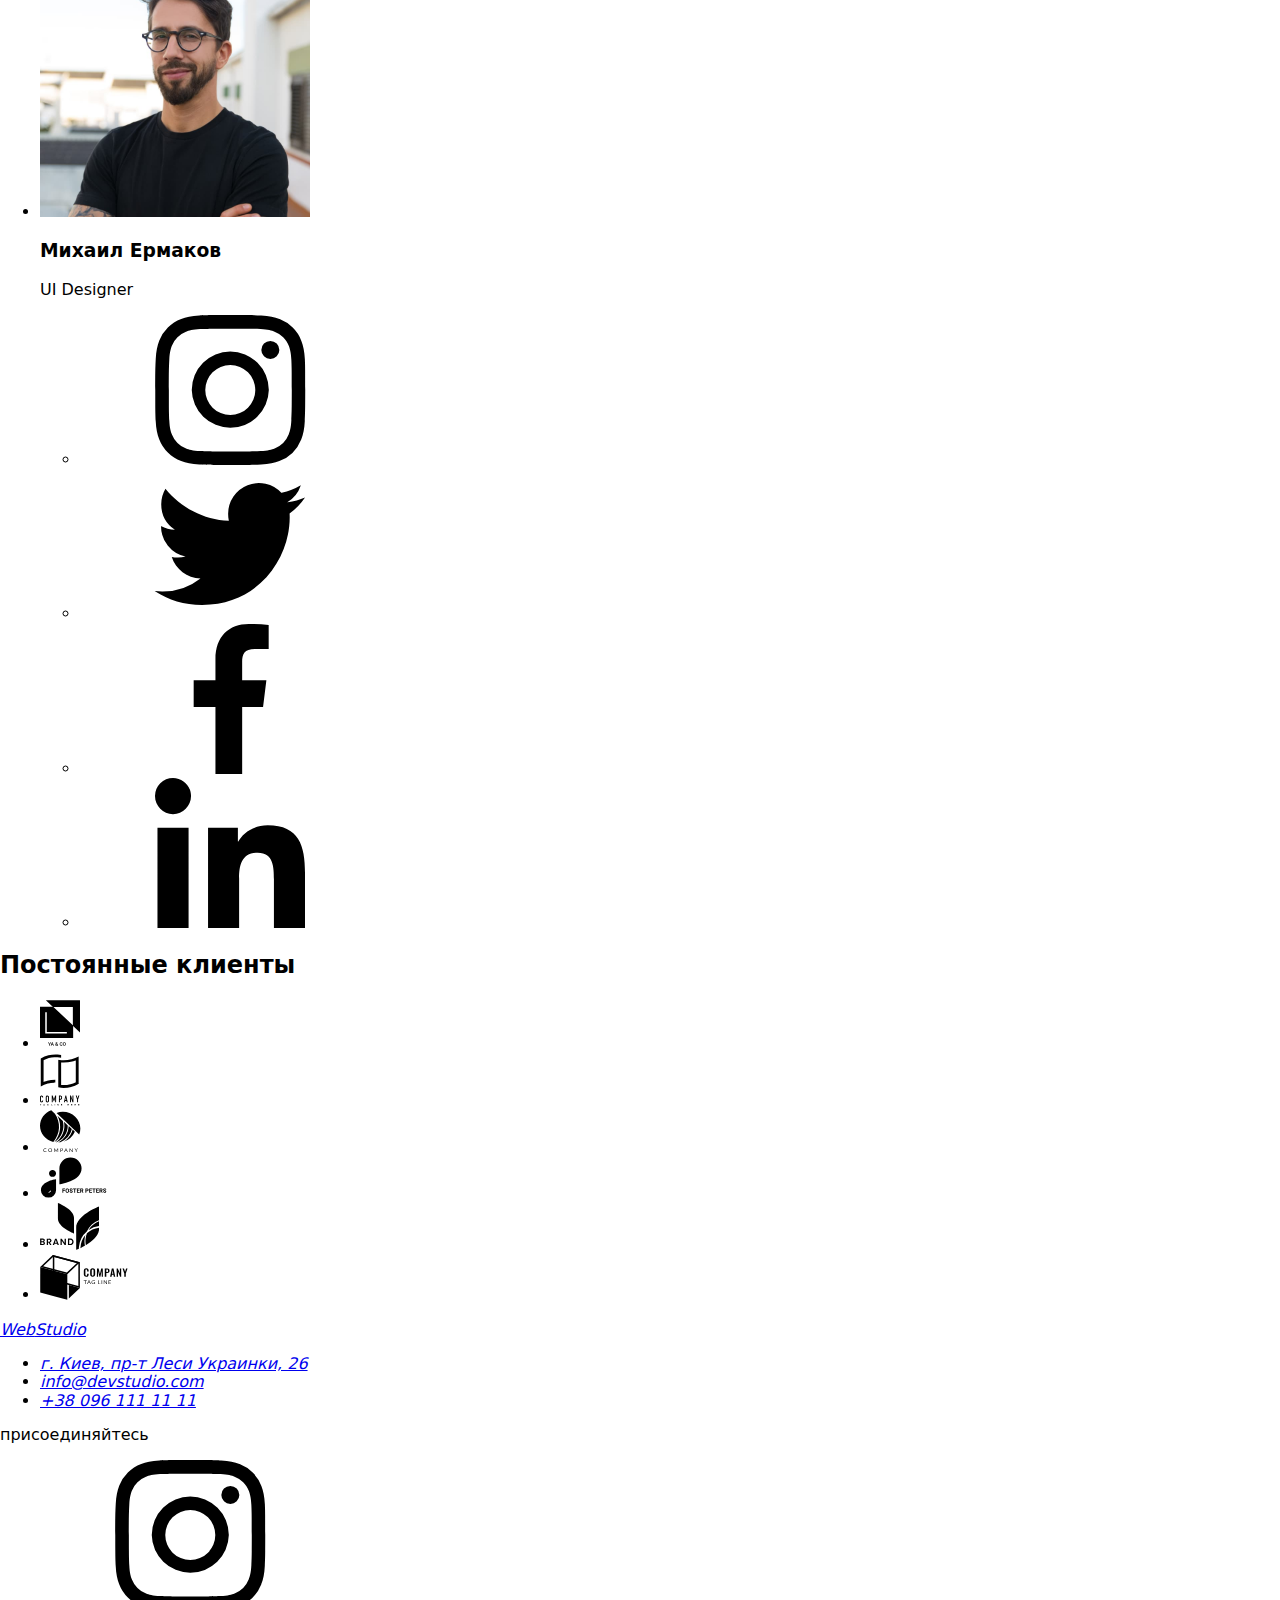
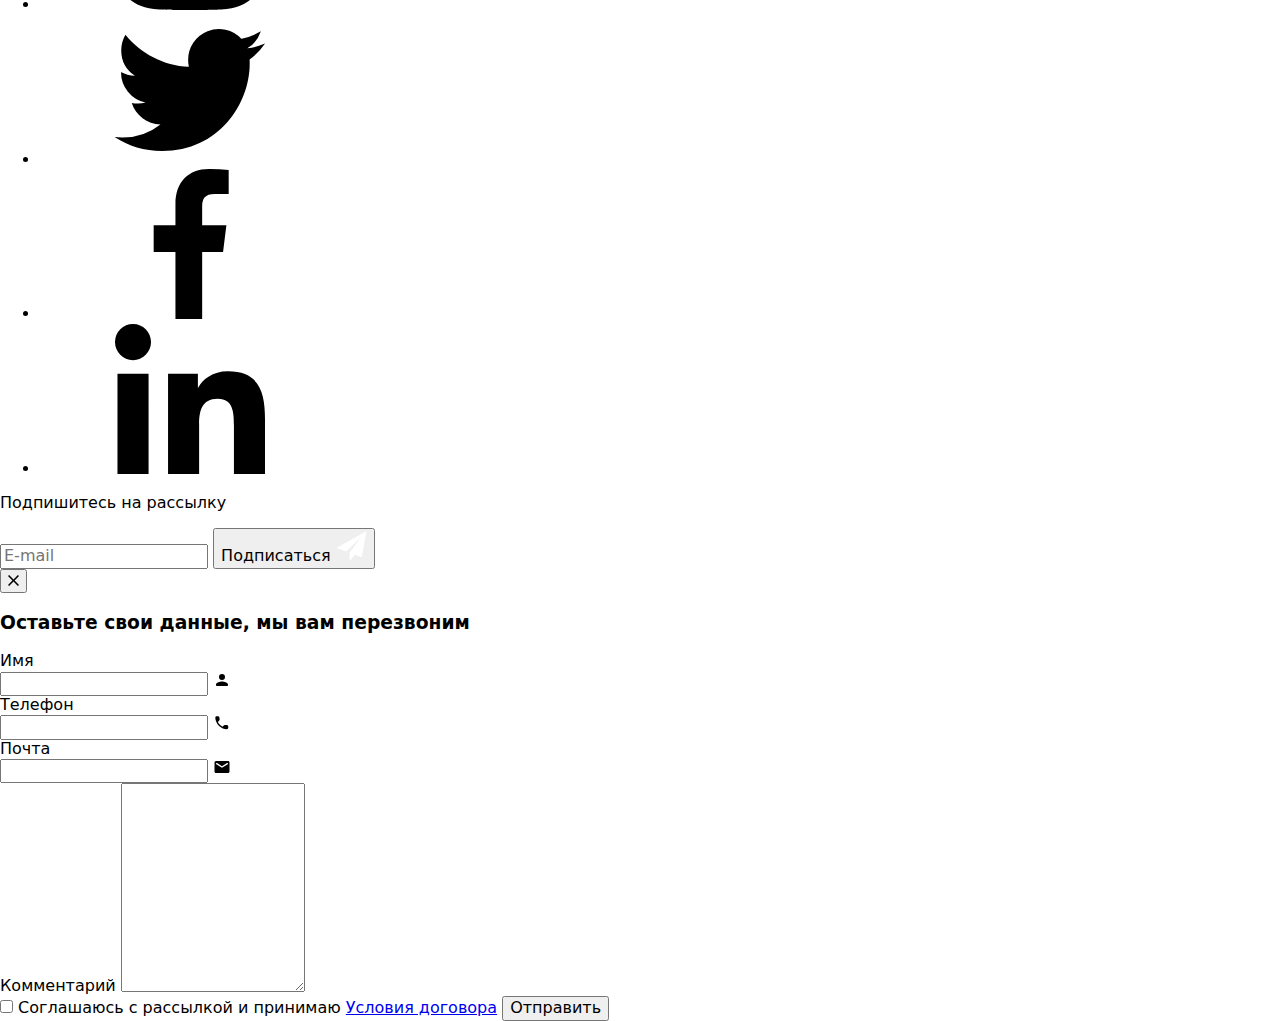
==== commit d5e85727: "Add files via upload" ====
--- a/index.html
+++ b/index.html
@@ -10,7 +10,7 @@
   <link rel="preconnect" href="https://fonts.gstatic.com" />
   <link href="https://fonts.googleapis.com/css2?family=Raleway:wght@700&family=Roboto:wght@400;500;700;900&display=swap"
     rel="stylesheet" />
-  <link rel="stylesheet" href="./sass/main.min.css" />
+  <link rel="stylesheet" href="./css/main.min.css" />
 </head>
 
 <body>
